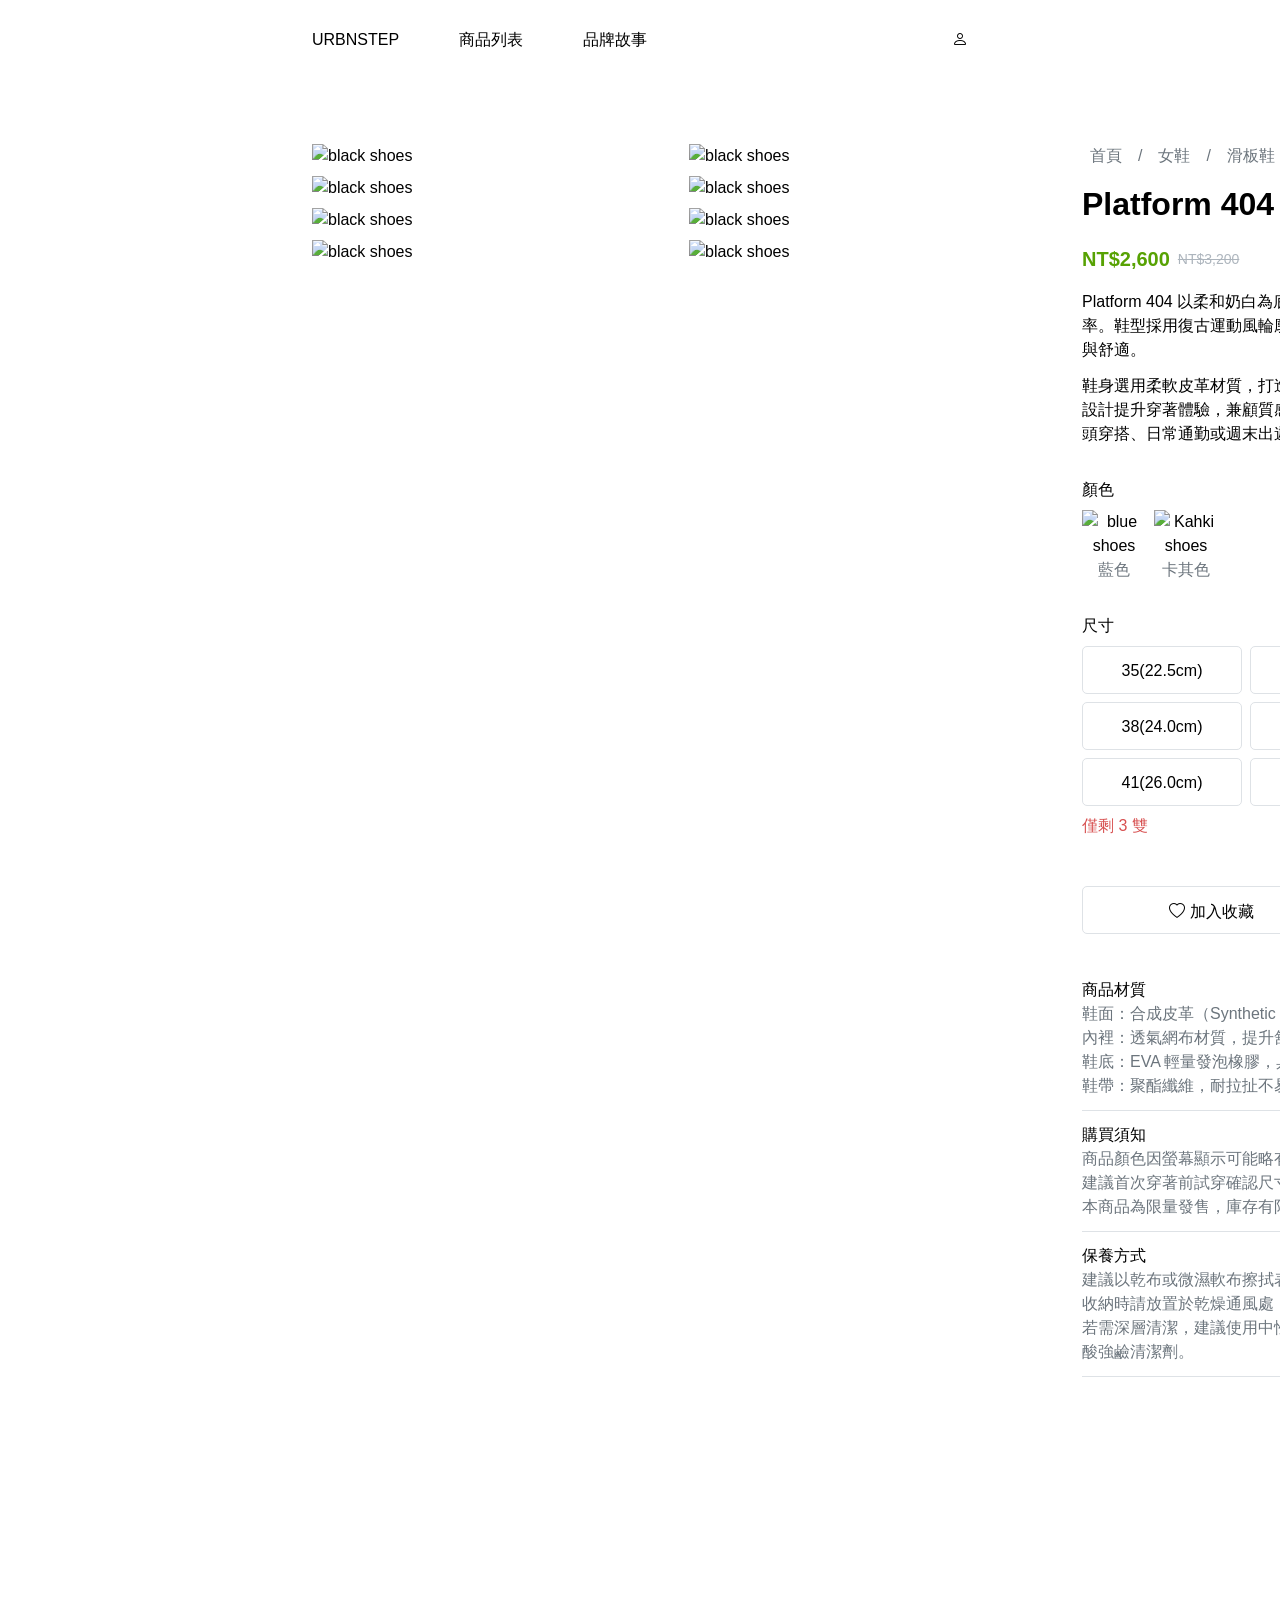
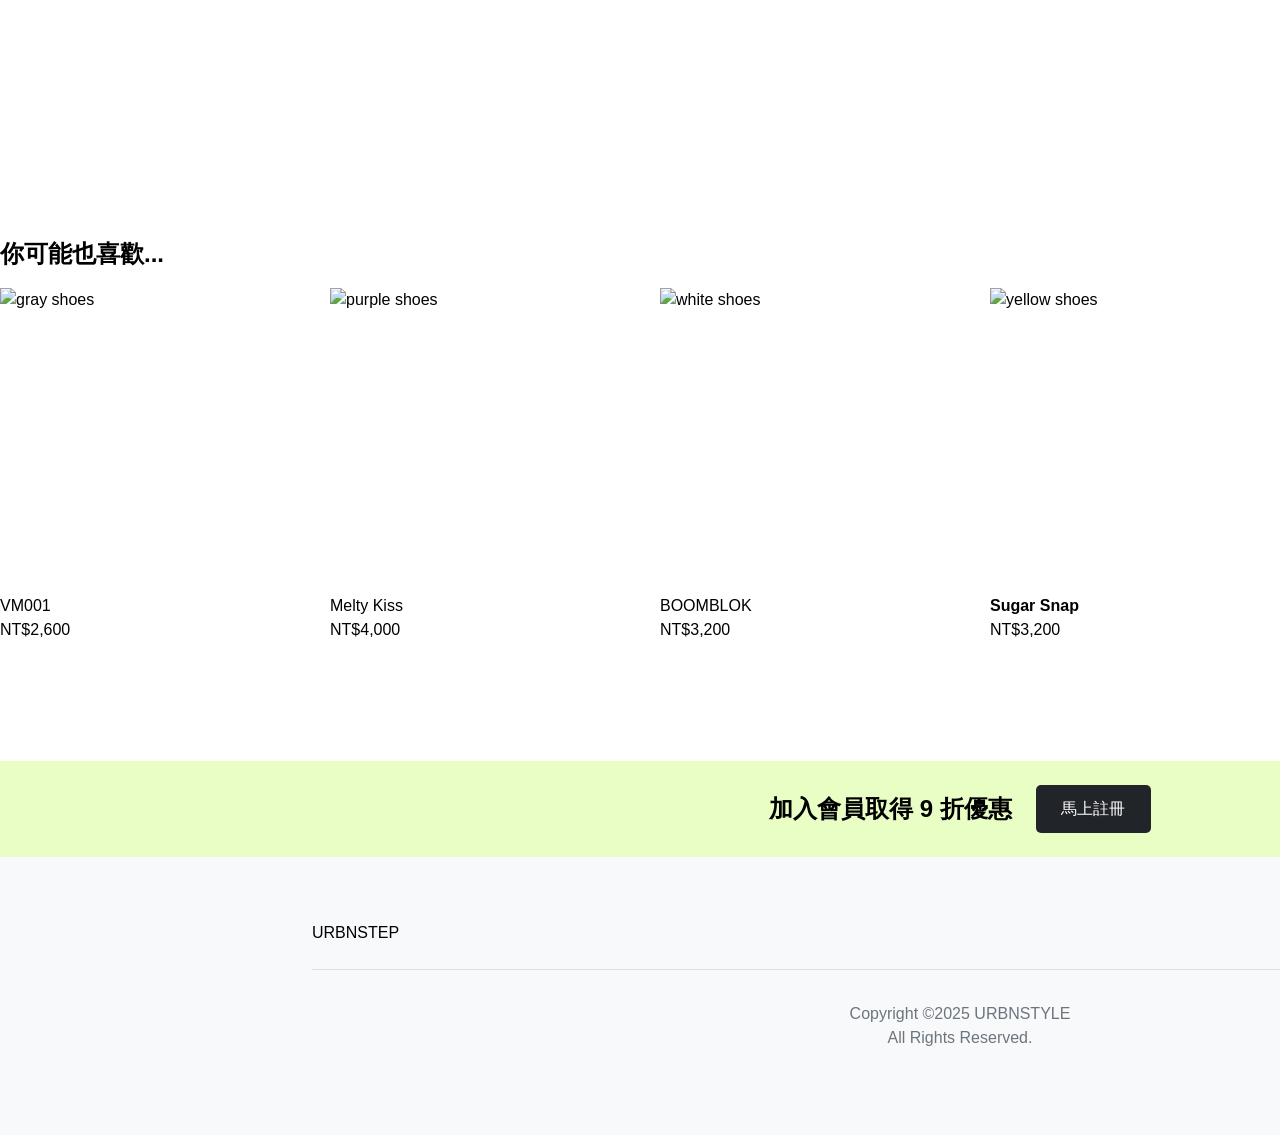
==== product details.html @ 412b2f49 "Initial commit" ====
<!doctype html>
<html lang="en">
  <head>
    <meta charset="UTF-8" />
    <meta name="viewport" content="width=device-width, initial-scale=1.0" />
    <link
      rel="stylesheet"
      href="https://cdn.jsdelivr.net/npm/bootstrap-icons@1.13.1/font/bootstrap-icons.min.css"
    />
    <link rel="stylesheet" href="style3.css" />
    <title>Product Details</title>
  </head>
  <body>
    <!-- Header -->
    <div class="header">
      <div class="header-left">
        <a href="#" class="logo">URBNSTEP</a>
        <a href="#">商品列表</a>
        <a href="#">品牌故事</a>
      </div>
      <a href="#" class="member"><i class="bi bi-person"></i></a>
    </div>

    <div class="container">
      <div class="pic">
        <ul>
          <li>
            <img
              src="https://raw.githubusercontent.com/hexschool/2022-web-layout-training/refs/heads/main/2025-week2/product.png"
              alt="black shoes"
            />
          </li>
          <li>
            <img
              src="https://raw.githubusercontent.com/hexschool/2022-web-layout-training/refs/heads/main/2025-week2/image-1.png"
              alt="black shoes"
            />
          </li>
          <li>
            <img
              src="https://raw.githubusercontent.com/hexschool/2022-web-layout-training/refs/heads/main/2025-week2/image-2.png"
              alt="black shoes"
            />
          </li>
          <li>
            <img
              src="https://raw.githubusercontent.com/hexschool/2022-web-layout-training/refs/heads/main/2025-week2/image-3.png"
              alt="black shoes"
            />
          </li>
          <li>
            <img
              src="https://raw.githubusercontent.com/hexschool/2022-web-layout-training/refs/heads/main/2025-week2/image-4.png"
              alt="black shoes"
            />
          </li>
          <li>
            <img
              src="https://raw.githubusercontent.com/hexschool/2022-web-layout-training/refs/heads/main/2025-week2/image-5.png"
              alt="black shoes"
            />
          </li>
          <li>
            <img
              src="https://raw.githubusercontent.com/hexschool/2022-web-layout-training/refs/heads/main/2025-week2/image-6.png"
              alt="black shoes"
            />
          </li>
          <li>
            <img
              src="https://raw.githubusercontent.com/hexschool/2022-web-layout-training/refs/heads/main/2025-week2/image-7.png"
              alt="black shoes"
            />
          </li>
        </ul>
      </div>

      <div class="label">
        <div class="md">
          <ul>
            <li>首頁</li>
            <li>/</li>
            <li>女鞋</li>
            <li>/</li>
            <li>滑板鞋</li>
            <li>/</li>
            <li>Platform 404</li>
          </ul>
        </div>

        <div class="md-content">
          <h2>Platform 404</h2>
          <h5>NT$2,600<span>NT$3,200</span></h5>
          <p>
            Platform 404
            以柔和奶白為底，搭配深藍色皮革點綴，走在街上自帶回頭率。鞋型採用復古運動風輪廓，結合輕量厚底與柔軟泡棉鞋舌，兼顧美感與舒適。
          </p>
          <p>
            鞋身選用柔軟皮革材質，打造出清新卻不失個性的氛圍，並以鞋面透氣孔設計提升穿著體驗，兼顧質感與舒適度，適合日常長時間著用。無論是街頭穿搭、日常通勤或週末出遊都能輕鬆駕馭。
          </p>
        </div>

        <p>顏色</p>
        <ul class="options-color">
          <li>
            <img
              src="https://raw.githubusercontent.com/hexschool/2022-web-layout-training/refs/heads/main/2025-week2/image.png"
              alt="blue shoes"
              width="64px"
            />
            <span>藍色</span>
          </li>
          <li>
            <img
              src="https://raw.githubusercontent.com/hexschool/2022-web-layout-training/refs/heads/main/2025-week2/product-1.png"
              alt="Kahki shoes"
              width="64px"
            />
            <span>卡其色</span>
          </li>
        </ul>

        <div class="md2-content">
          <p>尺寸</p>
          <ul class="options-size">
            <li>35(22.5cm)</li>
            <li>36(23.0cm)</li>
            <li>37(23.5cm)</li>
            <li>38(24.0cm)</li>
            <li>39(24.5cm)</li>
            <li>40(25.0cm)</li>
            <li>41(26.0cm)</li>
            <li>42(26.5cm)</li>
            <li>43(27.0cm)</li>
          </ul>
          <p class="sm">僅剩 3 雙</p>
          <ul class="btn-prefer">
            <li>
              <button><i class="bi bi-heart"></i> 加入收藏</button>
            </li>
            <li>
              <button><i class="bi bi-handbag"></i> 門市預約試穿</button>
            </li>
          </ul>
        </div>

        <section class="info">
          <ul>
            <p>商品材質</p>
            <li>鞋面：合成皮革（Synthetic Leather）</li>
            <li>內裡：透氣網布材質，提升舒適與排汗性</li>
            <li>鞋底：EVA 輕量發泡橡膠，具備良好緩震與止滑效果</li>
            <li>鞋帶：聚酯纖維，耐拉扯不易鬆脫</li>
          </ul>
          <ul>
            <p>購買須知</p>
            <li>商品顏色因螢幕顯示可能略有差異，請以實品為準。</li>
            <li>建議首次穿著前試穿確認尺寸，避免影響退換貨權益。</li>
            <li>
              本商品為限量發售，庫存有限，如需更換尺寸請儘早聯繫客服協助處理。
            </li>
          </ul>
          <ul>
            <p>保養方式</p>
            <li>建議以乾布或微濕軟布擦拭表面汙漬，避免機洗或長時間浸水。</li>
            <li>收納時請放置於乾燥通風處，避免日曬及高溫導致變形或龜裂。</li>
            <li>
              若需深層清潔，建議使用中性清潔劑並搭配柔刷輕刷，勿使用漂白水或強酸強鹼清潔劑。
            </li>
          </ul>
        </section>
      </div>
    </div>

    <div class="items">
      <h4 style="font-size: 24px">你可能也喜歡...</h4>
      <ul>
        <li>
          <img
            src="https://raw.githubusercontent.com/hexschool/2022-web-layout-training/refs/heads/main/2025-week2/product-2.png"
            alt="gray shoes"
          />
          <h6 style="font-size: 16px"></h6>VM001</h6>
          <p>NT$2,600</p>
        </li>
        <li>
          <img
            src="https://raw.githubusercontent.com/hexschool/2022-web-layout-training/refs/heads/main/2025-week2/product-3.png"
            alt="purple shoes"
          />
          <h6 style="font-size: 16px"></h6>Melty Kiss</h6>
          <p>NT$4,000</p>
        </li>
        <li>
          <img
            src="https://raw.githubusercontent.com/hexschool/2022-web-layout-training/refs/heads/main/2025-week2/product-4.png"
            alt="white shoes"
          />
          <h6 style="font-size: 16px"></h6>BOOMBLOK</h6>
          <p>NT$3,200</p>
        </li>
        <li>
          <img
            src="https://raw.githubusercontent.com/hexschool/2022-web-layout-training/refs/heads/main/2025-week2/product-7.png"
            alt="yellow shoes"
          />
          <h6 style="font-size: 16px">Sugar Snap</h6>
          <p>NT$3,200</p>
        </li>
      </ul>
    </div>


    <div class="banner">
      <ul>
        <li><h4>加入會員取得 9 折優惠</h4></li>
        <li><a href="#">馬上註冊</a></li>
      </ul>
    </div>

        <div class="footer">
      <div class="footer-link">
        <p>URBNSTEP</p>
        <ul>
          <li>商品列表</li>
          <li>品牌故事</li>
        </ul>
      </div>
      <div class="footer-copyright">
        <p>Copyright ©2025 URBNSTYLE</p>
        <p>All Rights Reserved.</p>
      </d>
    </div>
  </body>
</html>
---- style3.css ----
/* CSS Reset */

*,
*::before,
*::after {
  box-sizing: border-box;
}

html,body,h1,h2,h3,h4,h5,h6,p,ul,ol {
  margin: 0;
  padding: 0;
}

ul,ol {
  list-style: none;
}

img {
  display: block;
  max-width: 100%;
}

a {
  color: inherit;
  text-decoration: none;
}

button,
input,
textarea,
select {
  font: inherit;
}

button {
  border: 0;
  background: none;
  cursor: pointer;
}


body{
  margin:0;
  font-family:Noto Sans TC, sans-serif; 
  justify-content: center; /* 整個 card 水平置中 */
  line-height: 1.5;
}

.header{
    display: flex;
    height: 80px;
    align-items: center;  /* 垂直居中 */
    justify-content: space-between;  /* 水平方向左右兩邊撐開 */
    padding: 0 312px;
    

    .header-left{
        display: flex;
        gap:60px; 
    }
}

.container{
    width: 1920px;
    height: 1628px;
    display: flex;
    margin-top: 64px;
}
.container .pic{
    width: 746px;
    height: 1500px;
    margin-left: 312px;

    ul{
        display: flex;
        flex-wrap: wrap;
        gap: 8px;
        
    }

    img{
        width: 369px;
        height: auto;
    }
}

.label{
    margin-left: 24px;
    width: 526px;
}
.container .md{
    height: 24px;
    margin-bottom: 12px;

    ul{
        display: flex;
        :hover{
            color: #212529;
            cursor: pointer;
        }
    }
    li{
        color: #6C757D;
        margin: 0 8px;
    }
}

.md-content{
    margin-bottom: 32px;
    h2{
        font-size: 32px;
        font-weight: bold;
        margin-bottom: 16px;
    }
    h5{
        font-size: 20px;
        color: #57A203;
        display: flex;
        align-items: center;
        margin-bottom: 16px;
    }
    h5 span{
        color: #ADB5BD;
        font-size: 14px;
        font-weight: 300;
        text-decoration: line-through;
        margin-left: 8px;
    }
    p{
        letter-spacing: 5%;
        line-height: 24px;
        margin: 12px 0;
    }
}

.options-color{
    display: flex;
    margin-top: 8px;
    gap:8px;

    li{
        text-align: center;
    }
    span{
        color: #6C757D;
    }
}

.md2-content{
    margin-top: 32px;

    .sm{
        color:#D74F4F;
    }
    .options-size{
    width: 526px;
    display: flex;
    flex-wrap: wrap;
    gap:8px;
    margin: 8px 0;

    :hover{
        cursor: pointer;
        color: white;
        background-color: #212529;
    }
    }
    li{
        width: 160px;
        height: 48px;
        border: 1px solid #DEE2E6;
        border-radius: 5px;
        text-align: center;
        line-height: 48px;
    }
    .btn-prefer{
        margin-top: 48px;
        display: flex;
        gap: 8px;

        li{
            width: 259px;
            height: 48px;
            cursor: pointer;
        }
        li:hover{
            background-color: #212529;
        }
        button:hover{
         color: white;
        }
    }
}

.info{
    height: 444px;
    margin-top: 32px;

    ul{
        border-bottom: 1px solid #DEE2E6;
        padding: 12px 0;
    }
    li{
        color: #6C757D;
    }
}






.footer{
  background-color: #F8F9FA;
  width: 100%;
  height: 278px;
  padding: 0 312px;
  
  .footer-link{
    width: 1296px;
    display:flex;
    justify-content: space-between;
    padding-top: 64px;
  }

  ul{
    display:flex;
    gap: 40px;
  }
  .footer-copyright{
    width: 1296px;
    color: #6C757D;
    display:flex;
    flex-direction: column;
    align-items: center;
    border-top: 1px solid #DEE2E6;
    margin-top: 24px;
    padding-top: 32px;

  }
}

.items{
  width: 1296px;
  height: 525px;
  margin: 0 auto;
  margin-top: 64px;

   ul{
    display: flex;
    flex-direction: row;
    flex-wrap: nowrap;
    gap: 24px;
   }
   li{
    margin-top: 16px;
   }

   h4,h6{
    font-weight: bold;
   }
   img{
    width: 306px;
    height: 306px;
   }
}


.banner{
    width: 1920px;
    height: 96px;
    background-color: #E8FEC5;


    ul{
        display: flex;
        align-items: center;
        justify-content: center;
        line-height: 96px;
        gap: 24px;


    }
    h4{
        font-size: 24px;
    }
    a{
        color: white;
        width: 115px;
        height: 48px;
        display: flex;
        border-radius: 5px;
        background-color: #212529;
        justify-content: center;
        align-items: center;

    }

}



.footer{
  background-color: #F8F9FA;
  width: 100%;
  height: 278px;
  padding: 0 312px;
  
  .footer-link{
    width: 1296px;
    display:flex;
    justify-content: space-between;
    padding-top: 64px;
  }

  ul{
    display:flex;
    gap: 40px;
  }
  .footer-copyright{
    width: 1296px;
    color: #6C757D;
    display:flex;
    flex-direction: column;
    align-items: center;
    border-top: 1px solid #DEE2E6;
    margin-top: 24px;
    padding-top: 32px;

  }
}
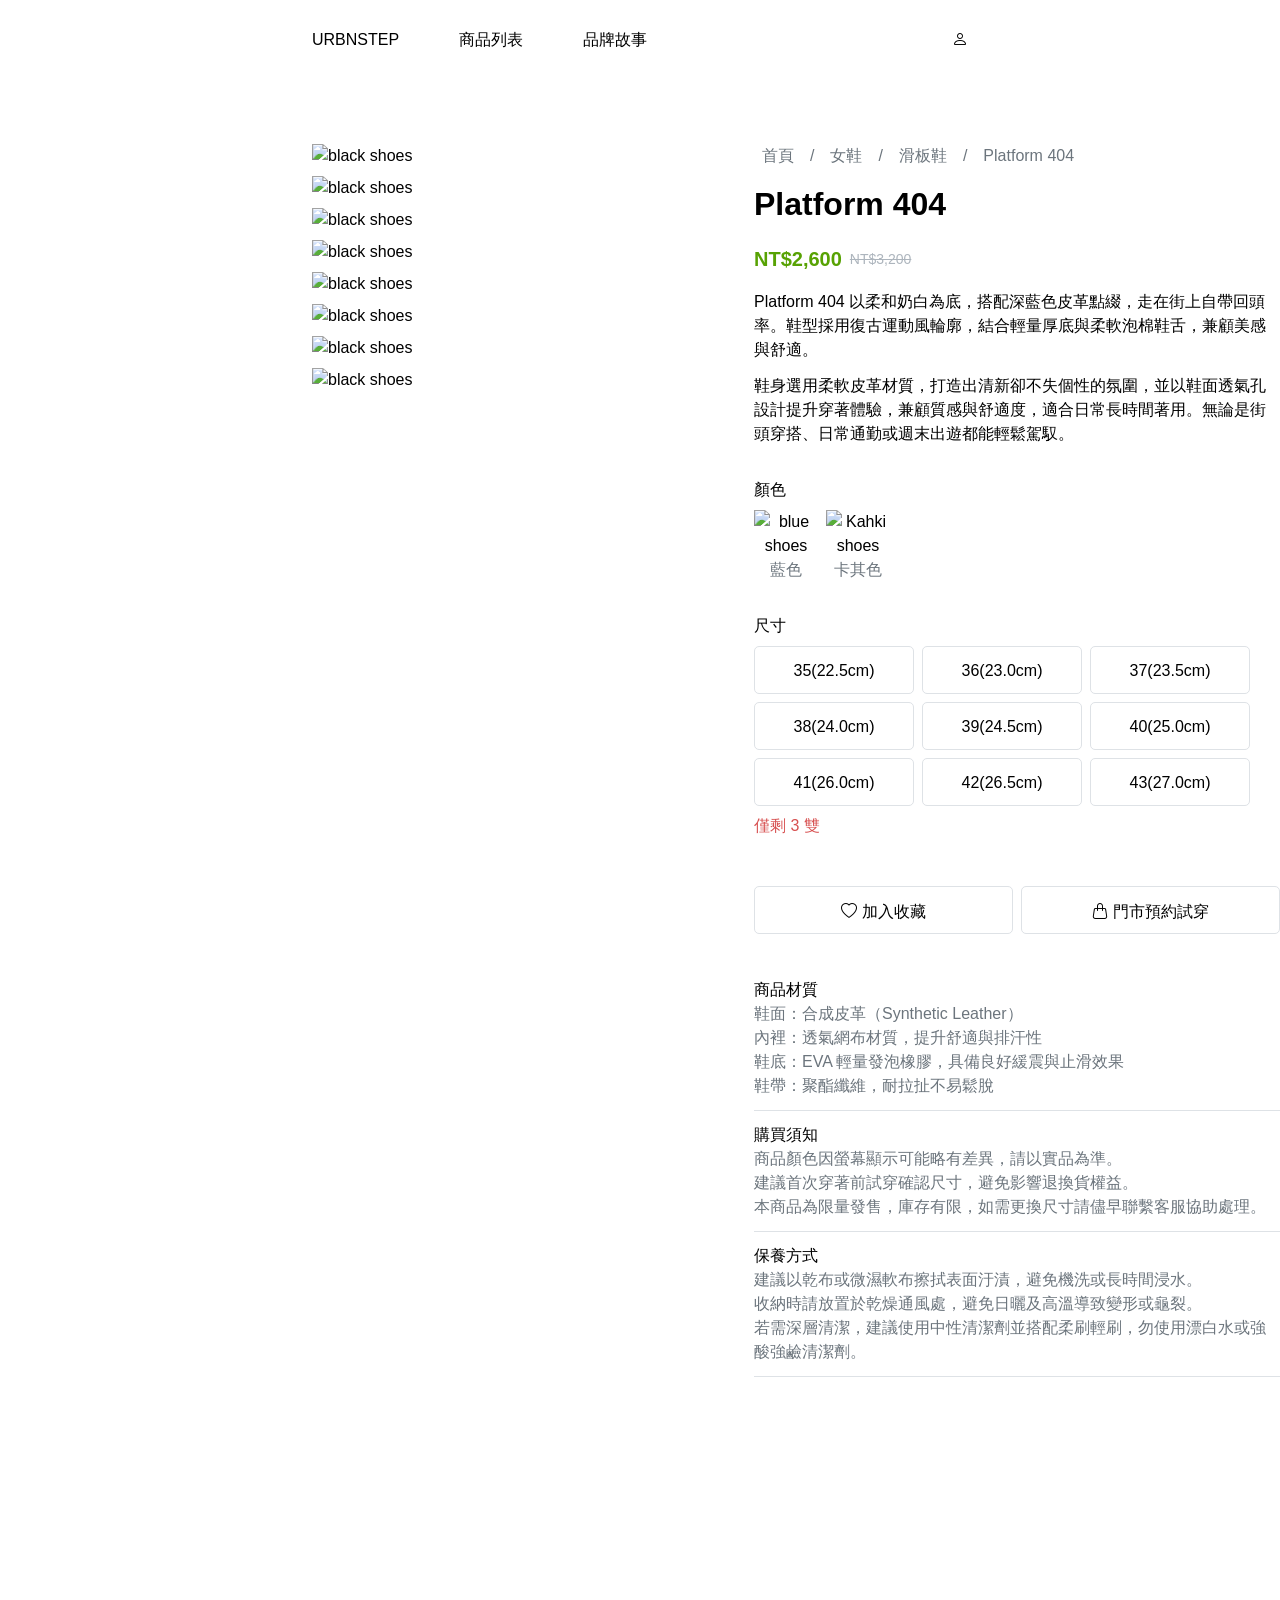
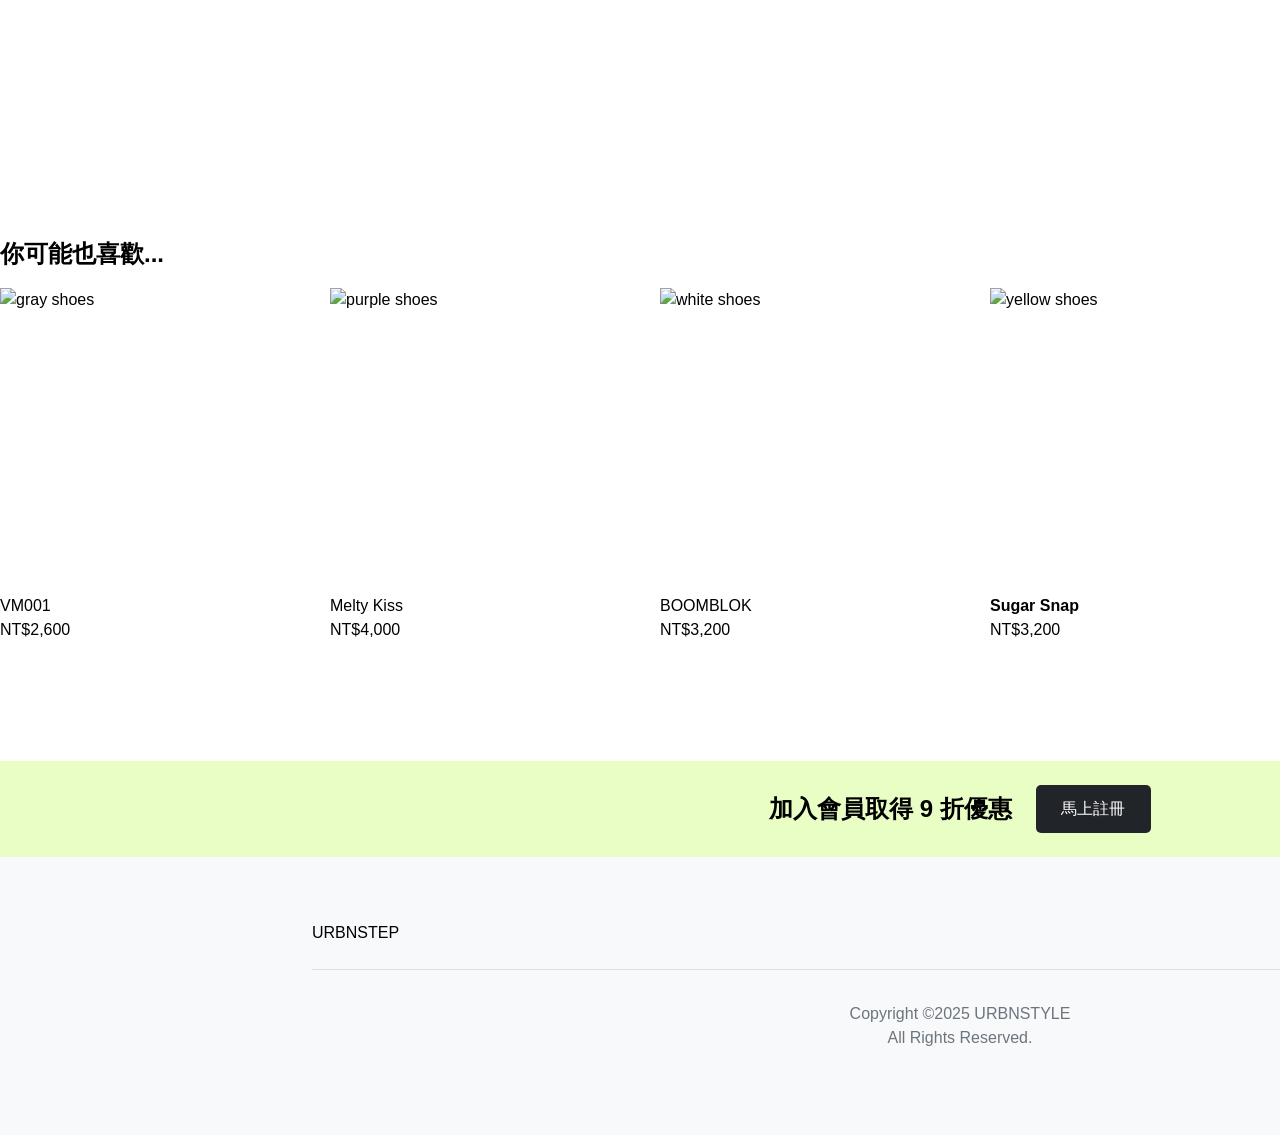
==== commit b6c8f778: "Update HTML and CSS" ====
--- a/product details.html
+++ b/product details.html
@@ -15,8 +15,8 @@
     <div class="header">
       <div class="header-left">
         <a href="#" class="logo">URBNSTEP</a>
-        <a href="#">商品列表</a>
-        <a href="#">品牌故事</a>
+        <a href="./product-list.html">商品列表</a>
+        <a href="./story.html">品牌故事</a>
       </div>
       <a href="#" class="member"><i class="bi bi-person"></i></a>
     </div>
--- a/style3.css
+++ b/style3.css
@@ -58,10 +58,15 @@
         display: flex;
         gap:60px; 
     }
+    a:hover{
+        color: #ADB5BD;
+    }
+    a:active{
+        color: #6C757D;
+    }
 }
 
 .container{
-    width: 1920px;
     height: 1628px;
     display: flex;
     margin-top: 64px;
